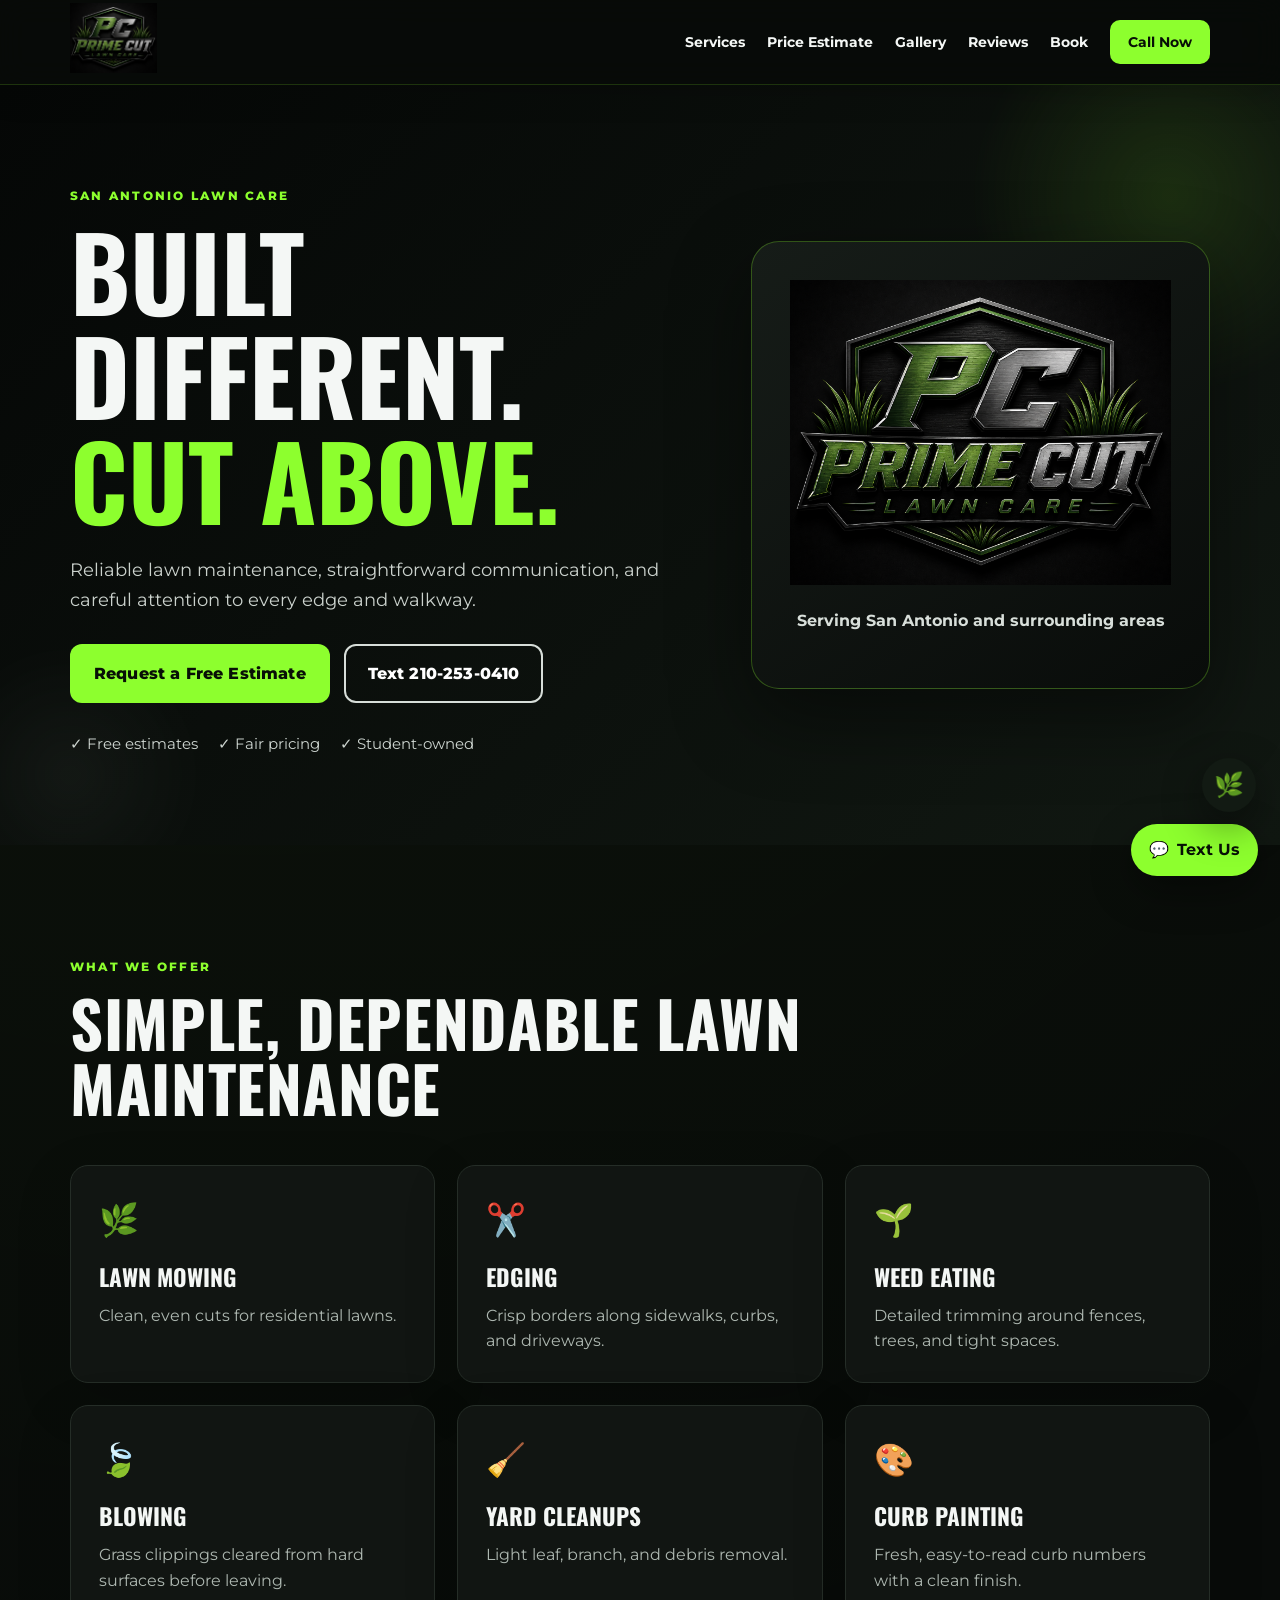
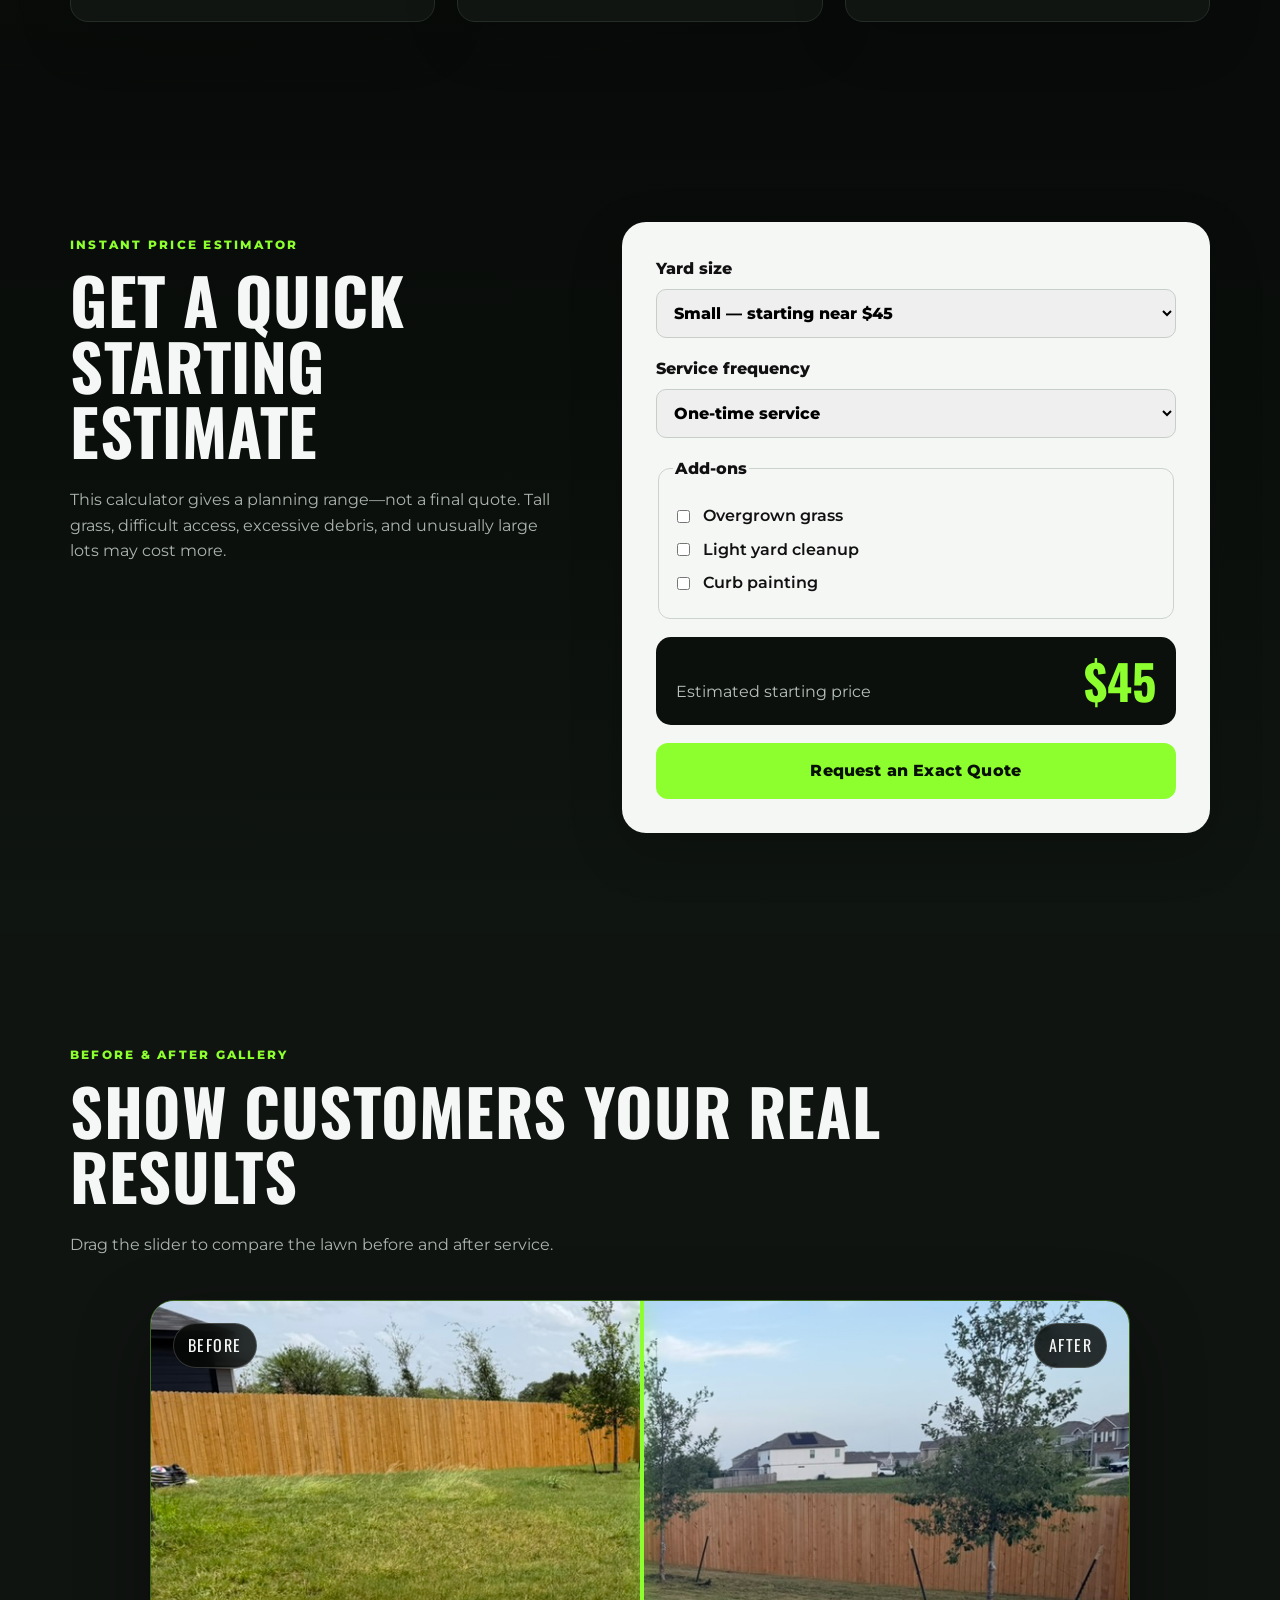
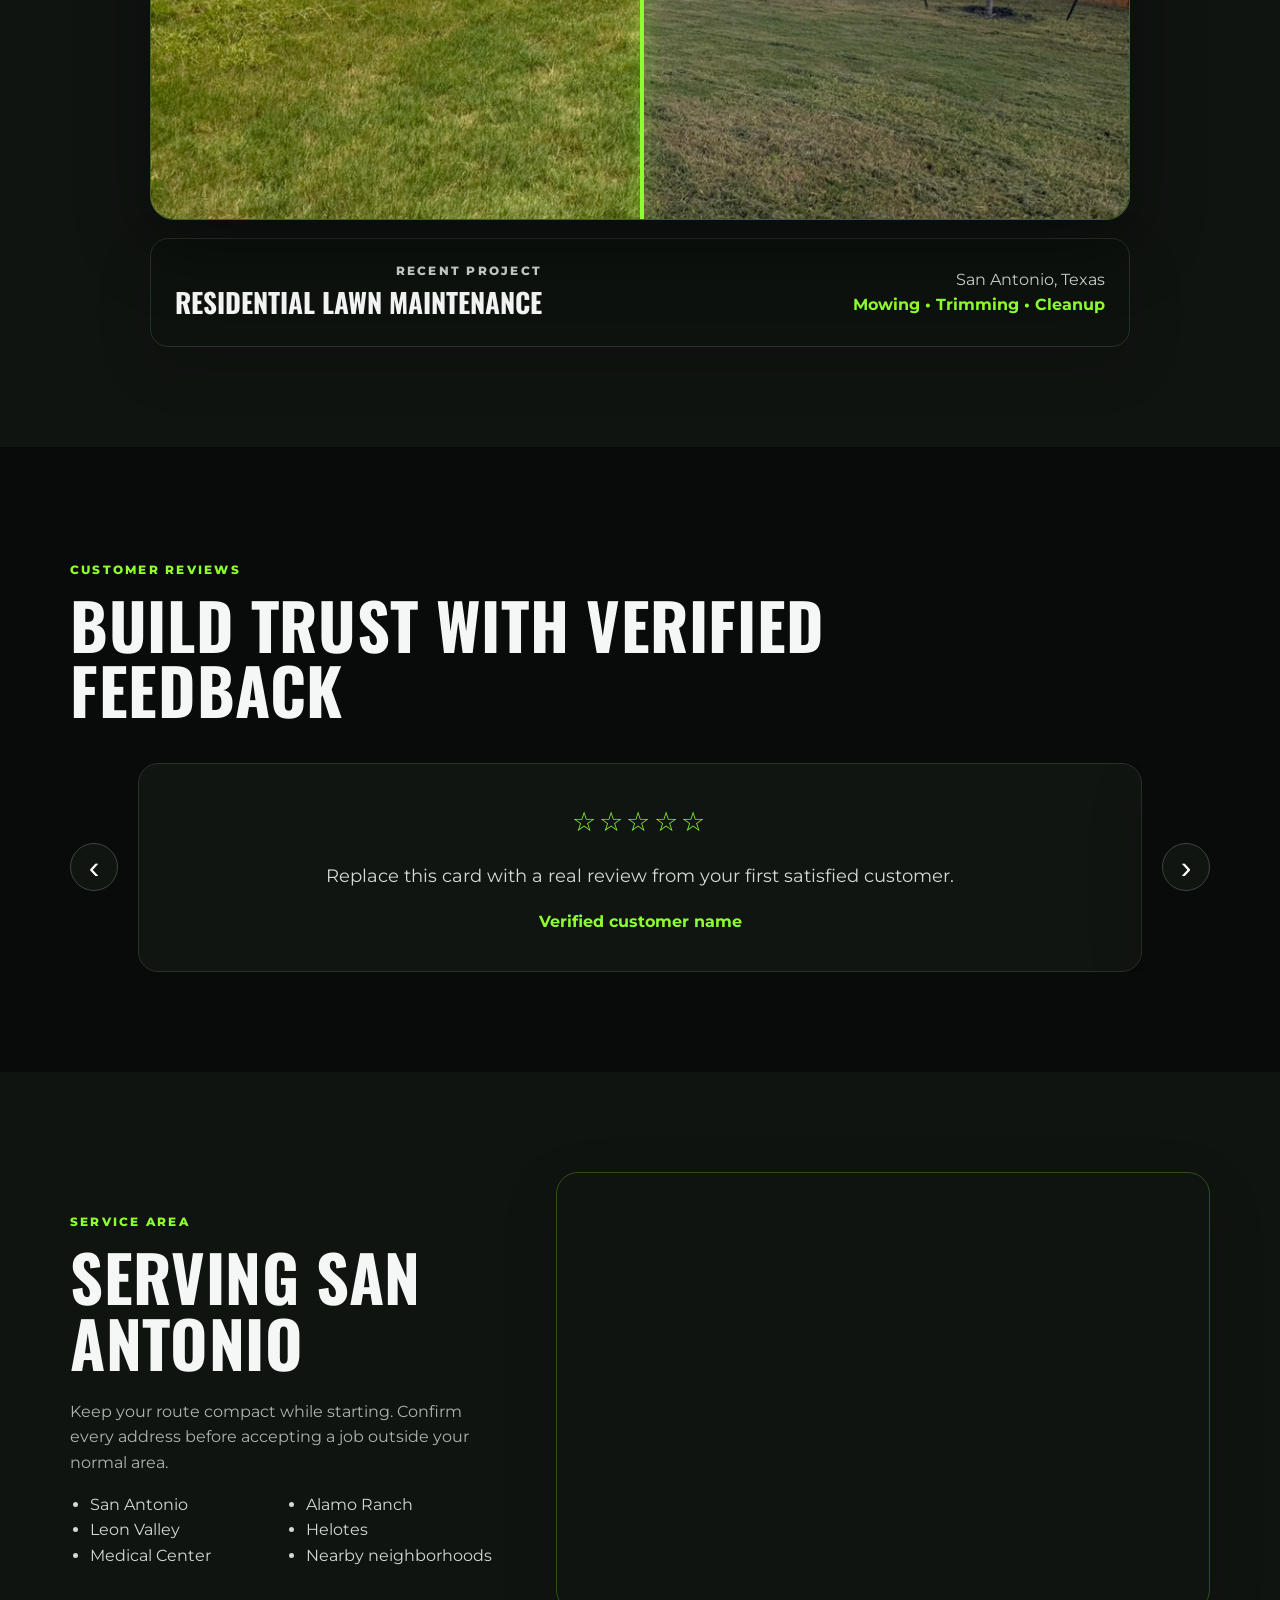
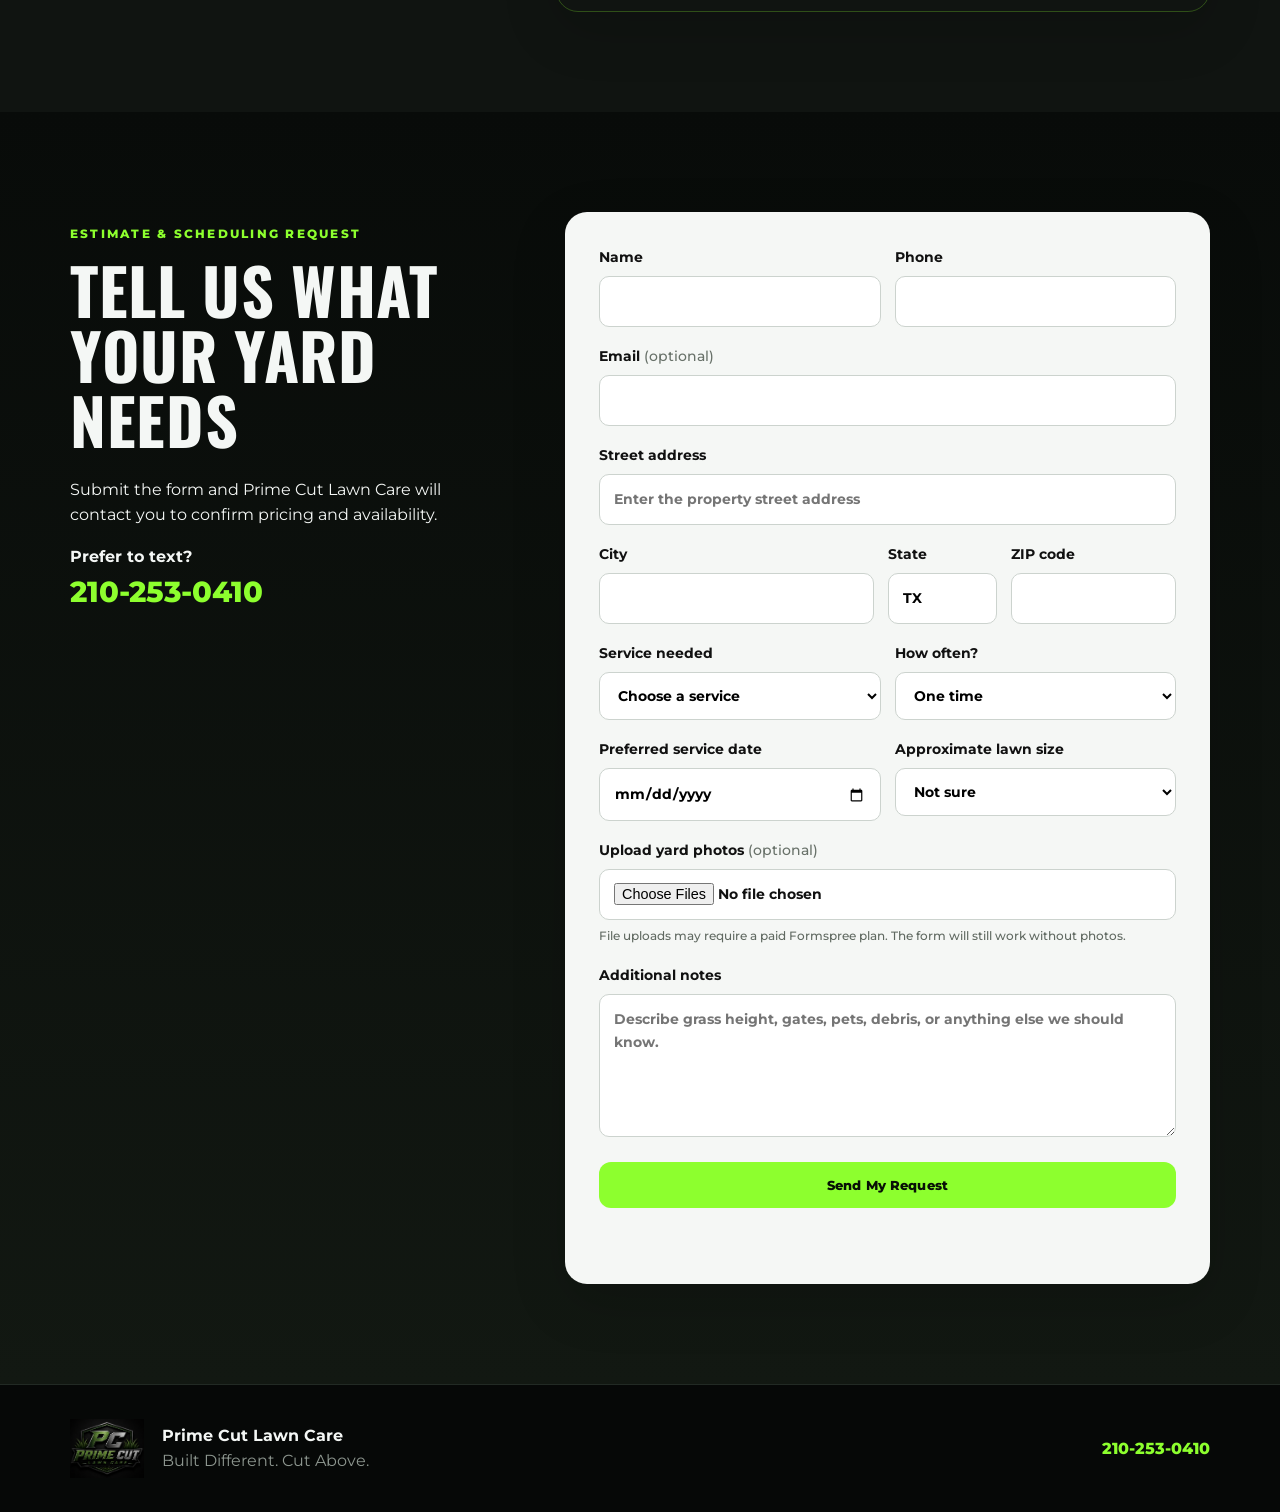
==== index.html @ 7f02a935 "Add files via upload" ====
<!DOCTYPE html>
<html lang="en">
<head>
  <meta charset="UTF-8" />
  <meta name="viewport" content="width=device-width, initial-scale=1.0" />
  <meta name="description" content="Prime Cut Lawn Care provides lawn mowing, edging, weed eating, blowing, yard cleanups, and curb painting in San Antonio." />
  <meta name="theme-color" content="#081009" />
  <title>Prime Cut Lawn Care | San Antonio</title>
  <link rel="preconnect" href="https://fonts.googleapis.com">
  <link rel="preconnect" href="https://fonts.gstatic.com" crossorigin>
  <link href="https://fonts.googleapis.com/css2?family=Montserrat:wght@500;600;700;800&family=Oswald:wght@500;600;700&display=swap" rel="stylesheet">
  <link rel="stylesheet" href="styles.css" />
</head>
<body>
  <header class="site-header">
    <div class="container nav-wrap">
      <a class="brand" href="#home" aria-label="Prime Cut Lawn Care home">
        <img src="prime-cut-logo.png" alt="Prime Cut Lawn Care logo" />
      </a>
      <button class="menu-button" aria-label="Open menu" aria-expanded="false">☰</button>
      <nav class="nav-links">
        <a href="#services">Services</a>
        <a href="#estimator">Price Estimate</a>
        <a href="#gallery">Gallery</a>
        <a href="#reviews">Reviews</a>
        <a href="#quote">Book</a>
        <a class="nav-call" href="tel:+12102530410">Call Now</a>
      </nav>
    </div>
  </header>

  <main>
    <section class="hero" id="home">
      <div class="hero-orb orb-one"></div>
      <div class="hero-orb orb-two"></div>
      <div class="container hero-grid">
        <div class="hero-copy reveal">
          <p class="eyebrow">San Antonio Lawn Care</p>
          <h1>Built Different.<br><span>Cut Above.</span></h1>
          <p class="hero-text">Reliable lawn maintenance, straightforward communication, and careful attention to every edge and walkway.</p>
          <div class="hero-actions">
            <a class="button primary" href="#quote">Request a Free Estimate</a>
            <a class="button secondary" href="sms:+12102530410">Text 210-253-0410</a>
          </div>
          <div class="trust-row">
            <span>✓ Free estimates</span>
            <span>✓ Fair pricing</span>
            <span>✓ Student-owned</span>
          </div>
        </div>
        <div class="hero-card reveal">
          <img src="prime-cut-logo.png" alt="Prime Cut Lawn Care shield logo" />
          <p>Serving San Antonio and surrounding areas</p>
        </div>
      </div>
    </section>

    <section class="section" id="services">
      <div class="container">
        <p class="eyebrow reveal">What We Offer</p>
        <h2 class="reveal">Simple, dependable lawn maintenance</h2>
        <div class="service-grid">
          <article class="service-card reveal"><div class="icon">🌿</div><h3>Lawn Mowing</h3><p>Clean, even cuts for residential lawns.</p></article>
          <article class="service-card reveal"><div class="icon">✂️</div><h3>Edging</h3><p>Crisp borders along sidewalks, curbs, and driveways.</p></article>
          <article class="service-card reveal"><div class="icon">🌱</div><h3>Weed Eating</h3><p>Detailed trimming around fences, trees, and tight spaces.</p></article>
          <article class="service-card reveal"><div class="icon">🍃</div><h3>Blowing</h3><p>Grass clippings cleared from hard surfaces before leaving.</p></article>
          <article class="service-card reveal"><div class="icon">🧹</div><h3>Yard Cleanups</h3><p>Light leaf, branch, and debris removal.</p></article>
          <article class="service-card reveal"><div class="icon">🎨</div><h3>Curb Painting</h3><p>Fresh, easy-to-read curb numbers with a clean finish.</p></article>
        </div>
      </div>
    </section>

    <section class="section estimator-section" id="estimator">
      <div class="container estimator-grid">
        <div class="reveal">
          <p class="eyebrow">Instant Price Estimator</p>
          <h2>Get a quick starting estimate</h2>
          <p class="muted">This calculator gives a planning range—not a final quote. Tall grass, difficult access, excessive debris, and unusually large lots may cost more.</p>
        </div>
        <div class="estimator-card reveal">
          <label>Yard size
            <select id="yard-size">
              <option value="45">Small — starting near $45</option>
              <option value="60">Medium — starting near $60</option>
              <option value="80">Large — starting near $80</option>
              <option value="105">Extra large — starting near $105</option>
            </select>
          </label>
          <label>Service frequency
            <select id="frequency">
              <option value="1">One-time service</option>
              <option value="0.95">Every two weeks</option>
              <option value="0.90">Weekly</option>
              <option value="1.10">Monthly</option>
            </select>
          </label>
          <fieldset>
            <legend>Add-ons</legend>
            <label class="check-row"><input type="checkbox" value="20" class="estimator-addon"> Overgrown grass</label>
            <label class="check-row"><input type="checkbox" value="20" class="estimator-addon"> Light yard cleanup</label>
            <label class="check-row"><input type="checkbox" value="25" class="estimator-addon"> Curb painting</label>
          </fieldset>
          <div class="estimate-output">
            <span>Estimated starting price</span>
            <strong id="estimate-price">$45</strong>
          </div>
          <a href="#quote" class="button primary full">Request an Exact Quote</a>
        </div>
      </div>
    </section>

    <section class="section dark-section" id="gallery">
      <div class="container">
        <p class="eyebrow reveal">Before & After Gallery</p>
        <h2 class="reveal">Show customers your real results</h2>
        <p class="muted reveal">Drag the slider to compare the lawn before and after service.</p>
        <div class="comparison-wrap reveal" id="comparison">
          <div class="comparison-image after-image">
            <img src="after-lawn.jpeg" alt="Backyard lawn after mowing and trimming" />
            <span class="comparison-label label-after">After</span>
          </div>
          <div class="comparison-image before-image" id="before-layer">
            <img src="before-lawn.jpeg" alt="Backyard lawn before mowing and trimming" />
            <span class="comparison-label label-before">Before</span>
          </div>
          <div class="comparison-line" id="comparison-line"></div>
          <input aria-label="Move before and after comparison" id="comparison-slider" class="comparison-slider" type="range" min="0" max="100" value="50">
        </div>
        <div class="project-caption reveal">
          <div>
            <p class="eyebrow">Recent Project</p>
            <h3>Residential Lawn Maintenance</h3>
          </div>
          <p>San Antonio, Texas<br><span>Mowing • Trimming • Cleanup</span></p>
        </div>
      </div>
    </section>

    <section class="section" id="reviews">
      <div class="container">
        <p class="eyebrow reveal">Customer Reviews</p>
        <h2 class="reveal">Build trust with verified feedback</h2>
        <div class="reviews-shell reveal">
          <button class="carousel-button" id="review-prev" aria-label="Previous review">‹</button>
          <div class="review-viewport">
            <div class="review-track" id="review-track">
              <article class="review-card">
                <div class="stars">☆☆☆☆☆</div>
                <p>Replace this card with a real review from your first satisfied customer.</p>
                <strong>Verified customer name</strong>
              </article>
              <article class="review-card">
                <div class="stars">☆☆☆☆☆</div>
                <p>Add another verified review here after receiving permission to feature it.</p>
                <strong>Verified customer name</strong>
              </article>
              <article class="review-card">
                <div class="stars">☆☆☆☆☆</div>
                <p>Google and Facebook reviews can be copied here once Prime Cut begins serving customers.</p>
                <strong>Verified customer name</strong>
              </article>
            </div>
          </div>
          <button class="carousel-button" id="review-next" aria-label="Next review">›</button>
        </div>
      </div>
    </section>

    <section class="section dark-section" id="service-area">
      <div class="container map-grid">
        <div class="reveal">
          <p class="eyebrow">Service Area</p>
          <h2>Serving San Antonio</h2>
          <p class="muted">Keep your route compact while starting. Confirm every address before accepting a job outside your normal area.</p>
          <ul class="area-list">
            <li>San Antonio</li><li>Leon Valley</li><li>Medical Center</li><li>Alamo Ranch</li><li>Helotes</li><li>Nearby neighborhoods</li>
          </ul>
        </div>
        <div class="map-frame reveal">
          <iframe title="Prime Cut Lawn Care San Antonio service area map" loading="lazy" referrerpolicy="no-referrer-when-downgrade" src="https://www.google.com/maps?q=San%20Antonio%2C%20TX&z=10&output=embed"></iframe>
        </div>
      </div>
    </section>

    <section class="section quote-section" id="quote">
      <div class="container quote-grid">
        <div class="reveal">
          <p class="eyebrow">Estimate & Scheduling Request</p>
          <h2>Tell us what your yard needs</h2>
          <p>Submit the form and Prime Cut Lawn Care will contact you to confirm pricing and availability.</p>
          <p class="direct-contact"><strong>Prefer to text?</strong><br><a href="sms:+12102530410">210-253-0410</a></p>
        </div>

        <form class="quote-form reveal" id="quote-form" action="https://formspree.io/f/xaqrgpoe" method="POST" enctype="multipart/form-data">
          <div class="two-column">
            <label>Name
              <input type="text" name="name" autocomplete="name" required />
            </label>
            <label>Phone
              <input type="tel" name="phone" autocomplete="tel" required />
            </label>
          </div>

          <label>Email <span class="optional">(optional)</span>
            <input type="email" name="email" autocomplete="email" />
          </label>

          <label>Street address
            <input id="street-address" type="text" name="street_address" autocomplete="street-address" placeholder="Enter the property street address" required />
          </label>

          <div class="address-grid">
            <label>City
              <input id="city" type="text" name="city" autocomplete="address-level2" required />
            </label>
            <label>State
              <input id="state" type="text" name="state" autocomplete="address-level1" value="TX" maxlength="2" required />
            </label>
            <label>ZIP code
              <input id="zip" type="text" name="zip_code" autocomplete="postal-code" inputmode="numeric" pattern="[0-9]{5}(-[0-9]{4})?" required />
            </label>
          </div>

          <div class="two-column">
            <label>Service needed
              <select name="service" required>
                <option value="">Choose a service</option>
                <option>Lawn mowing package</option>
                <option>Yard cleanup</option>
                <option>Curb painting</option>
                <option>Multiple services</option>
              </select>
            </label>
            <label>How often?
              <select name="frequency" required>
                <option>One time</option>
                <option>Weekly</option>
                <option>Every two weeks</option>
                <option>Monthly</option>
              </select>
            </label>
          </div>

          <div class="two-column">
            <label>Preferred service date
              <input id="service-date" type="date" name="preferred_service_date" />
            </label>
            <label>Approximate lawn size
              <select name="lawn_size">
                <option>Not sure</option>
                <option>Small</option>
                <option>Medium</option>
                <option>Large</option>
                <option>Extra large</option>
              </select>
            </label>
          </div>

          <label>Upload yard photos <span class="optional">(optional)</span>
            <input type="file" name="yard_photos" accept="image/*" multiple />
            <small>File uploads may require a paid Formspree plan. The form will still work without photos.</small>
          </label>

          <label>Additional notes
            <textarea name="message" rows="5" placeholder="Describe grass height, gates, pets, debris, or anything else we should know."></textarea>
          </label>

          <input type="hidden" name="_subject" value="New Prime Cut Lawn Care estimate request" />
          <button class="button primary full" type="submit">Send My Request</button>
          <p id="form-status" class="form-status" role="status" aria-live="polite"></p>
        </form>
      </div>
    </section>
  </main>

  <a class="floating-text" href="sms:+12102530410" aria-label="Text Prime Cut Lawn Care">
    <span>💬</span><b>Text Us</b>
  </a>

  <button class="chat-launcher" id="chat-launcher" aria-label="Open Prime Cut assistant">🌿</button>
  <aside class="chat-panel" id="chat-panel" aria-hidden="true">
    <div class="chat-header">
      <div><strong>Prime Cut Help</strong><span>Quick answers</span></div>
      <button id="chat-close" aria-label="Close chat">×</button>
    </div>
    <div class="chat-messages" id="chat-messages">
      <div class="bot-message">Hi! What can I help you with?</div>
    </div>
    <div class="quick-replies">
      <button data-question="pricing">Pricing</button>
      <button data-question="services">Services</button>
      <button data-question="area">Service area</button>
      <button data-question="booking">Book a quote</button>
    </div>
  </aside>

  <footer>
    <div class="container footer-wrap">
      <img src="prime-cut-logo.png" alt="Prime Cut Lawn Care logo" />
      <div><strong>Prime Cut Lawn Care</strong><p>Built Different. Cut Above.</p></div>
      <a href="tel:+12102530410">210-253-0410</a>
    </div>
  </footer>
  <script src="script.js"></script>
</body>
</html>
---- styles.css ----
*{box-sizing:border-box}html{scroll-behavior:smooth}body{margin:0;background:#080b09;color:#f4f7f5;font-family:Montserrat,Arial,sans-serif;line-height:1.6;overflow-x:hidden}.container{width:min(1140px,92%);margin:auto}.site-header{position:sticky;top:0;z-index:50;background:rgba(7,10,8,.9);backdrop-filter:blur(14px);border-bottom:1px solid rgba(141,255,46,.17)}.nav-wrap{height:84px;display:flex;align-items:center;justify-content:space-between}.brand img{height:70px;width:auto}.nav-links{display:flex;align-items:center;gap:22px}.nav-links a{color:#f4f7f5;text-decoration:none;font-weight:700;font-size:.86rem}.nav-links a:hover{color:#8dff2e}.nav-call{background:#8dff2e;color:#071006!important;padding:11px 18px;border-radius:10px}.menu-button{display:none;background:none;border:0;color:white;font-size:1.8rem}.hero{min-height:760px;display:flex;align-items:center;position:relative;background:linear-gradient(135deg,#050706 0%,#111812 100%);overflow:hidden}.hero-orb{position:absolute;border-radius:50%;filter:blur(6px);opacity:.4}.orb-one{width:420px;height:420px;background:radial-gradient(circle,rgba(141,255,46,.3),transparent 68%);right:-100px;top:-100px}.orb-two{width:300px;height:300px;background:radial-gradient(circle,rgba(181,194,185,.15),transparent 65%);left:-80px;bottom:-80px}.hero-grid{display:grid;grid-template-columns:1.15fr .85fr;gap:60px;align-items:center;position:relative}.eyebrow{text-transform:uppercase;letter-spacing:.18em;color:#8dff2e;font-weight:800;font-size:.78rem}.hero h1,.section h2{font-family:Oswald,Impact,sans-serif;text-transform:uppercase;line-height:1.02;margin:12px 0 24px}.hero h1{font-size:clamp(3.6rem,8vw,7rem)}.hero h1 span{color:#8dff2e}.hero-text{font-size:1.14rem;max-width:620px;color:#cbd2cd}.hero-actions{display:flex;gap:14px;flex-wrap:wrap;margin:30px 0}.button{display:inline-flex;align-items:center;justify-content:center;padding:15px 22px;border-radius:12px;text-decoration:none;font-weight:800;border:2px solid transparent;cursor:pointer;font-family:inherit;transition:.2s}.button:hover{transform:translateY(-2px)}.primary{background:#8dff2e;color:#081006}.secondary{border-color:#d7ded9;color:#fff;background:transparent}.trust-row{display:flex;flex-wrap:wrap;gap:20px;color:#cdd5d0;font-size:.92rem}.hero-card{background:linear-gradient(145deg,#161c18,#090c0a);border:1px solid rgba(141,255,46,.28);border-radius:28px;padding:38px;text-align:center;box-shadow:0 28px 80px rgba(0,0,0,.45);animation:floatCard 5s ease-in-out infinite}.hero-card img{width:min(100%,430px)}.hero-card p{font-weight:700;color:#d8dfda}.section{padding:100px 0}.section h2{font-size:clamp(2.3rem,5vw,4rem);max-width:850px}.muted{color:#abb5ae;max-width:760px}.service-grid{display:grid;grid-template-columns:repeat(3,1fr);gap:22px;margin-top:45px}.service-card{background:#111512;border:1px solid #252d27;border-radius:18px;padding:28px;transition:.25s}.service-card:hover{transform:translateY(-7px);border-color:#8dff2e;box-shadow:0 18px 50px rgba(0,0,0,.25)}.service-card .icon{font-size:2rem}.service-card h3{font-family:Oswald,sans-serif;text-transform:uppercase;font-size:1.45rem;margin:12px 0 8px}.service-card p{color:#aeb8b1;margin:0}.dark-section{background:#101411}.estimator-section{background:linear-gradient(180deg,#080b09,#0f1510)}.estimator-grid{display:grid;grid-template-columns:.9fr 1.1fr;gap:70px;align-items:start}.estimator-card{background:#f5f7f5;color:#111;padding:34px;border-radius:24px;display:grid;gap:18px}.estimator-card label,.estimator-card legend{font-weight:800}.estimator-card select{width:100%;margin-top:7px;padding:13px;border:1px solid #c7cec9;border-radius:10px;font:inherit}.estimator-card fieldset{border:1px solid #ccd3ce;border-radius:12px;padding:14px}.check-row{display:flex;align-items:center;gap:10px;margin:8px 0;font-weight:600!important}.estimate-output{display:flex;align-items:end;justify-content:space-between;background:#0b100c;color:#fff;border-radius:15px;padding:20px}.estimate-output span{color:#b8c1bb}.estimate-output strong{font-family:Oswald,sans-serif;color:#8dff2e;font-size:3rem;line-height:1}.full{width:100%;border:0}.comparison-wrap{height:520px;max-width:980px;margin:42px auto 0;position:relative;overflow:hidden;border-radius:24px;border:1px solid rgba(141,255,46,.35);box-shadow:0 25px 70px rgba(0,0,0,.4)}.comparison-image{position:absolute;inset:0}
.comparison-image img{width:100%;height:100%;object-fit:cover;display:block}
.before-image{width:50%;overflow:hidden;z-index:2}
.before-image img{width:980px;max-width:none}
.comparison-label{position:absolute;top:22px;padding:9px 14px;border-radius:999px;background:rgba(5,8,6,.82);backdrop-filter:blur(8px);font-family:Oswald,sans-serif;font-size:1rem;text-transform:uppercase;letter-spacing:.09em;border:1px solid rgba(255,255,255,.18)}
.label-before{left:22px}
.label-after{right:22px}
.comparison-slider{position:absolute;inset:0;width:100%;height:100%;opacity:0;cursor:ew-resize;z-index:4}
.comparison-line{position:absolute;top:0;bottom:0;left:50%;width:4px;background:#8dff2e;z-index:3;box-shadow:0 0 18px rgba(141,255,46,.75)}
.project-caption{max-width:980px;margin:18px auto 0;padding:22px 24px;border:1px solid #283129;border-radius:18px;background:#0d120e;display:flex;align-items:center;justify-content:space-between;gap:24px}
.project-caption h3{margin:0;font-family:Oswald,sans-serif;text-transform:uppercase;font-size:1.7rem}
.project-caption p{margin:0;color:#d2d8d4;text-align:right}
.project-caption span{color:#8dff2e;font-weight:700}
.reviews-shell{display:grid;grid-template-columns:auto 1fr auto;gap:20px;align-items:center;margin-top:40px}.review-viewport{overflow:hidden}.review-track{display:flex;transition:transform .4s ease}.review-card{min-width:100%;background:#111512;border:1px solid #28312a;border-radius:20px;padding:36px;text-align:center}.review-card p{font-size:1.15rem;color:#d4dad6}.review-card strong{color:#8dff2e}.stars{font-size:1.7rem;color:#8dff2e;letter-spacing:.12em}.carousel-button{width:48px;height:48px;border-radius:50%;border:1px solid #3b463d;background:#111512;color:#fff;font-size:2rem;cursor:pointer}.map-grid{display:grid;grid-template-columns:.8fr 1.2fr;gap:50px;align-items:center}.area-list{columns:2;padding-left:20px;color:#d2d9d4}.map-frame{border-radius:22px;overflow:hidden;border:1px solid rgba(141,255,46,.25);height:440px}.map-frame iframe{width:100%;height:100%;border:0}.quote-section{background:linear-gradient(180deg,#080b09,#121812)}.quote-grid{display:grid;grid-template-columns:.8fr 1.2fr;gap:65px}.direct-contact a{font-size:1.8rem;color:#8dff2e;text-decoration:none;font-weight:800}.quote-form{background:#f5f7f5;color:#111;border-radius:22px;padding:34px;display:grid;gap:18px}.quote-form label{font-weight:700;font-size:.9rem}.quote-form input,.quote-form select,.quote-form textarea{width:100%;margin-top:7px;padding:13px 14px;border:1px solid #ccd3ce;border-radius:10px;font:inherit;background:#fff}.quote-form small{display:block;margin-top:6px;color:#606961;font-weight:500}.two-column{display:grid;grid-template-columns:1fr 1fr;gap:14px}.address-grid{display:grid;grid-template-columns:2fr .8fr 1.2fr;gap:14px}.optional{font-weight:500;color:#687169}.form-status{min-height:1.5em;margin:0;font-weight:700}.form-status.success{color:#237a2f}.form-status.error{color:#b42318}.quote-form button[disabled]{opacity:.65;cursor:wait}.floating-text{position:fixed;right:22px;bottom:24px;z-index:70;background:#8dff2e;color:#071006;text-decoration:none;font-weight:900;padding:13px 18px;border-radius:999px;display:flex;gap:8px;align-items:center;box-shadow:0 14px 40px rgba(0,0,0,.4)}.chat-launcher{position:fixed;right:24px;bottom:88px;z-index:70;width:54px;height:54px;border-radius:50%;border:0;background:#121a13;color:#fff;font-size:1.5rem;box-shadow:0 14px 40px rgba(0,0,0,.45);cursor:pointer}.chat-panel{position:fixed;right:22px;bottom:150px;z-index:75;width:min(360px,calc(100vw - 30px));background:#f7f9f7;color:#111;border-radius:20px;box-shadow:0 24px 80px rgba(0,0,0,.5);overflow:hidden;transform:translateY(18px) scale(.96);opacity:0;pointer-events:none;transition:.2s}.chat-panel.open{transform:none;opacity:1;pointer-events:auto}.chat-header{background:#0c120d;color:#fff;padding:16px;display:flex;justify-content:space-between;align-items:center}.chat-header div{display:flex;flex-direction:column}.chat-header span{font-size:.75rem;color:#aab5ad}.chat-header button{background:none;border:0;color:#fff;font-size:1.5rem}.chat-messages{min-height:145px;max-height:230px;overflow:auto;padding:16px}.bot-message,.user-message{padding:10px 12px;border-radius:13px;margin-bottom:10px;font-size:.9rem}.bot-message{background:#e8ede9}.user-message{background:#8dff2e;margin-left:40px}.quick-replies{padding:0 14px 14px;display:flex;gap:8px;flex-wrap:wrap}.quick-replies button{border:1px solid #c8d0ca;background:#fff;padding:8px 10px;border-radius:999px;cursor:pointer}.reveal{opacity:0;transform:translateY(22px);transition:opacity .65s ease,transform .65s ease}.reveal.visible{opacity:1;transform:none}footer{padding:34px 0;border-top:1px solid #222a24;background:#060807}.footer-wrap{display:flex;align-items:center;gap:18px}.footer-wrap img{width:74px}.footer-wrap p{margin:0;color:#8d968f}.footer-wrap a{margin-left:auto;color:#8dff2e;text-decoration:none;font-weight:800}@keyframes floatCard{0%,100%{transform:translateY(0)}50%{transform:translateY(-10px)}}@media(max-width:900px){.menu-button{display:block}.nav-links{display:none;position:absolute;top:84px;left:0;right:0;background:#090c0a;padding:24px;flex-direction:column;border-bottom:1px solid #283029}.nav-links.open{display:flex}.hero-grid,.estimator-grid,.map-grid,.quote-grid{grid-template-columns:1fr}.hero{padding:80px 0}.hero-card{max-width:540px}.service-grid{grid-template-columns:1fr 1fr}.comparison-wrap{height:420px}.placeholder-scene{height:420px;width:100vw;min-width:980px}}@media(max-width:620px){.service-grid,.two-column,.address-grid{grid-template-columns:1fr}.hero h1{font-size:3.55rem}.section{padding:76px 0}.footer-wrap{align-items:flex-start;flex-wrap:wrap}.footer-wrap a{margin-left:0;width:100%}.brand img{height:58px}.reviews-shell{grid-template-columns:1fr}.carousel-button{display:none}.comparison-wrap{height:340px}.placeholder-scene{height:340px;font-size:1.4rem}.floating-text b{display:none}.floating-text{width:54px;height:54px;padding:0;justify-content:center}.chat-launcher{right:86px;bottom:24px}.chat-panel{bottom:92px}.estimate-output{align-items:flex-start;flex-direction:column;gap:8px}}
body{background-image:radial-gradient(circle at 20% 0%,rgba(141,255,46,.035),transparent 28%)}
.site-header{box-shadow:0 10px 30px rgba(0,0,0,.16)}
.section h2{letter-spacing:.01em}
.service-card,.estimator-card,.quote-form,.map-frame,.review-card,.project-caption{box-shadow:0 18px 55px rgba(0,0,0,.16)}
.button{letter-spacing:.01em}
@media(max-width:620px){
  .before-image img{width:100vw;min-width:980px}
  .project-caption{align-items:flex-start;flex-direction:column}
  .project-caption p{text-align:left}
}
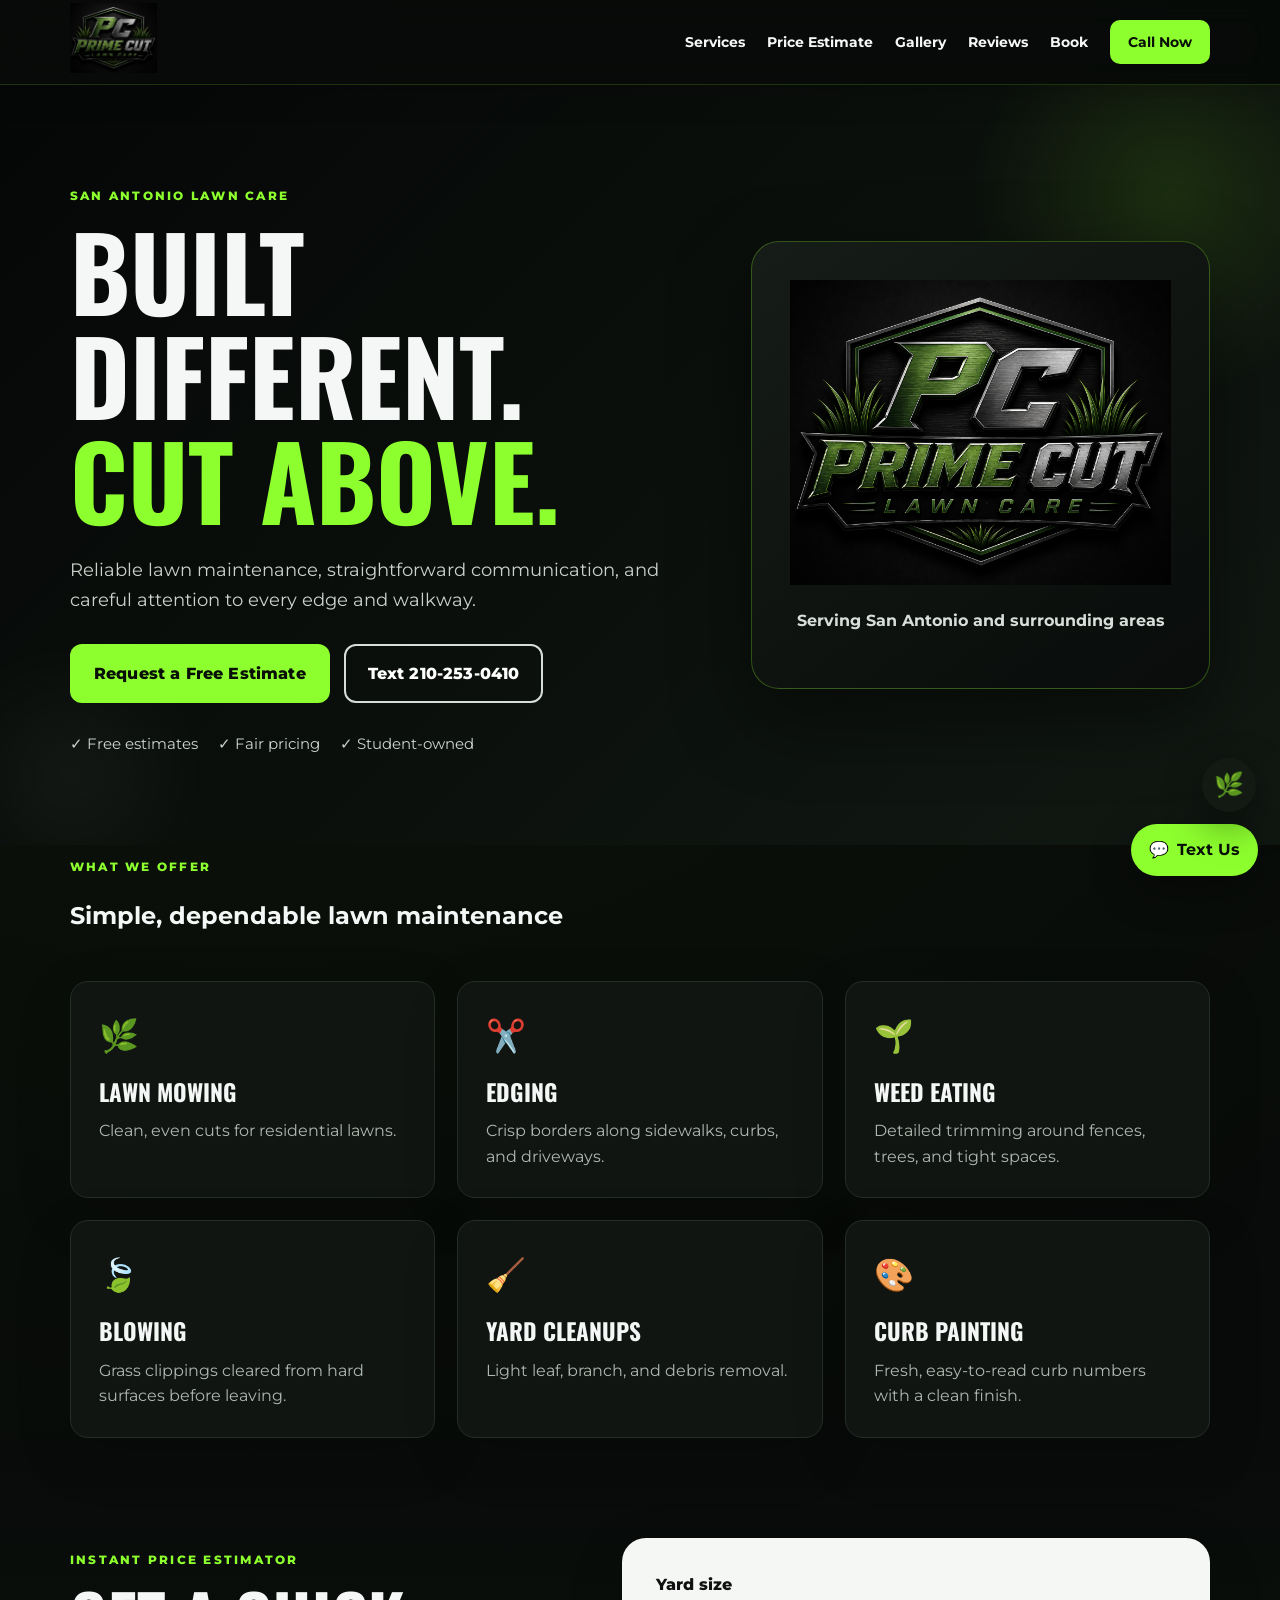
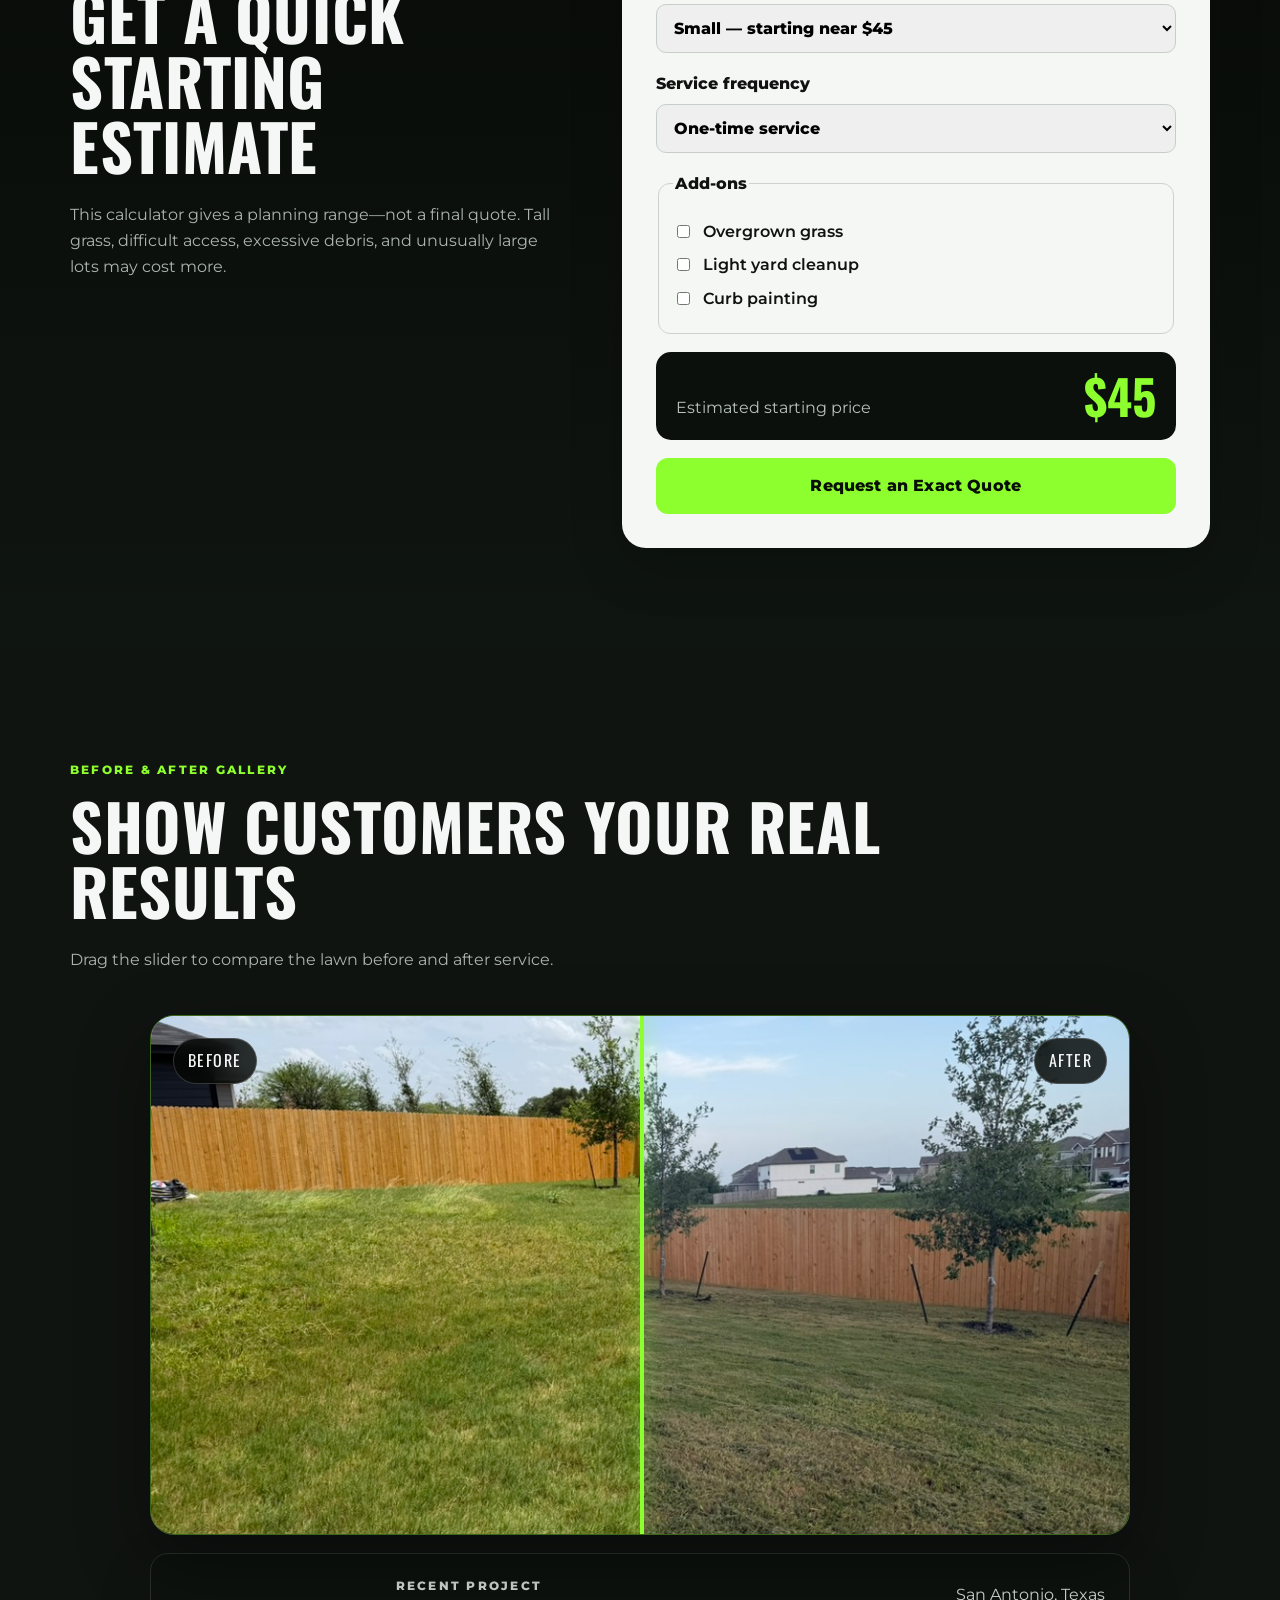
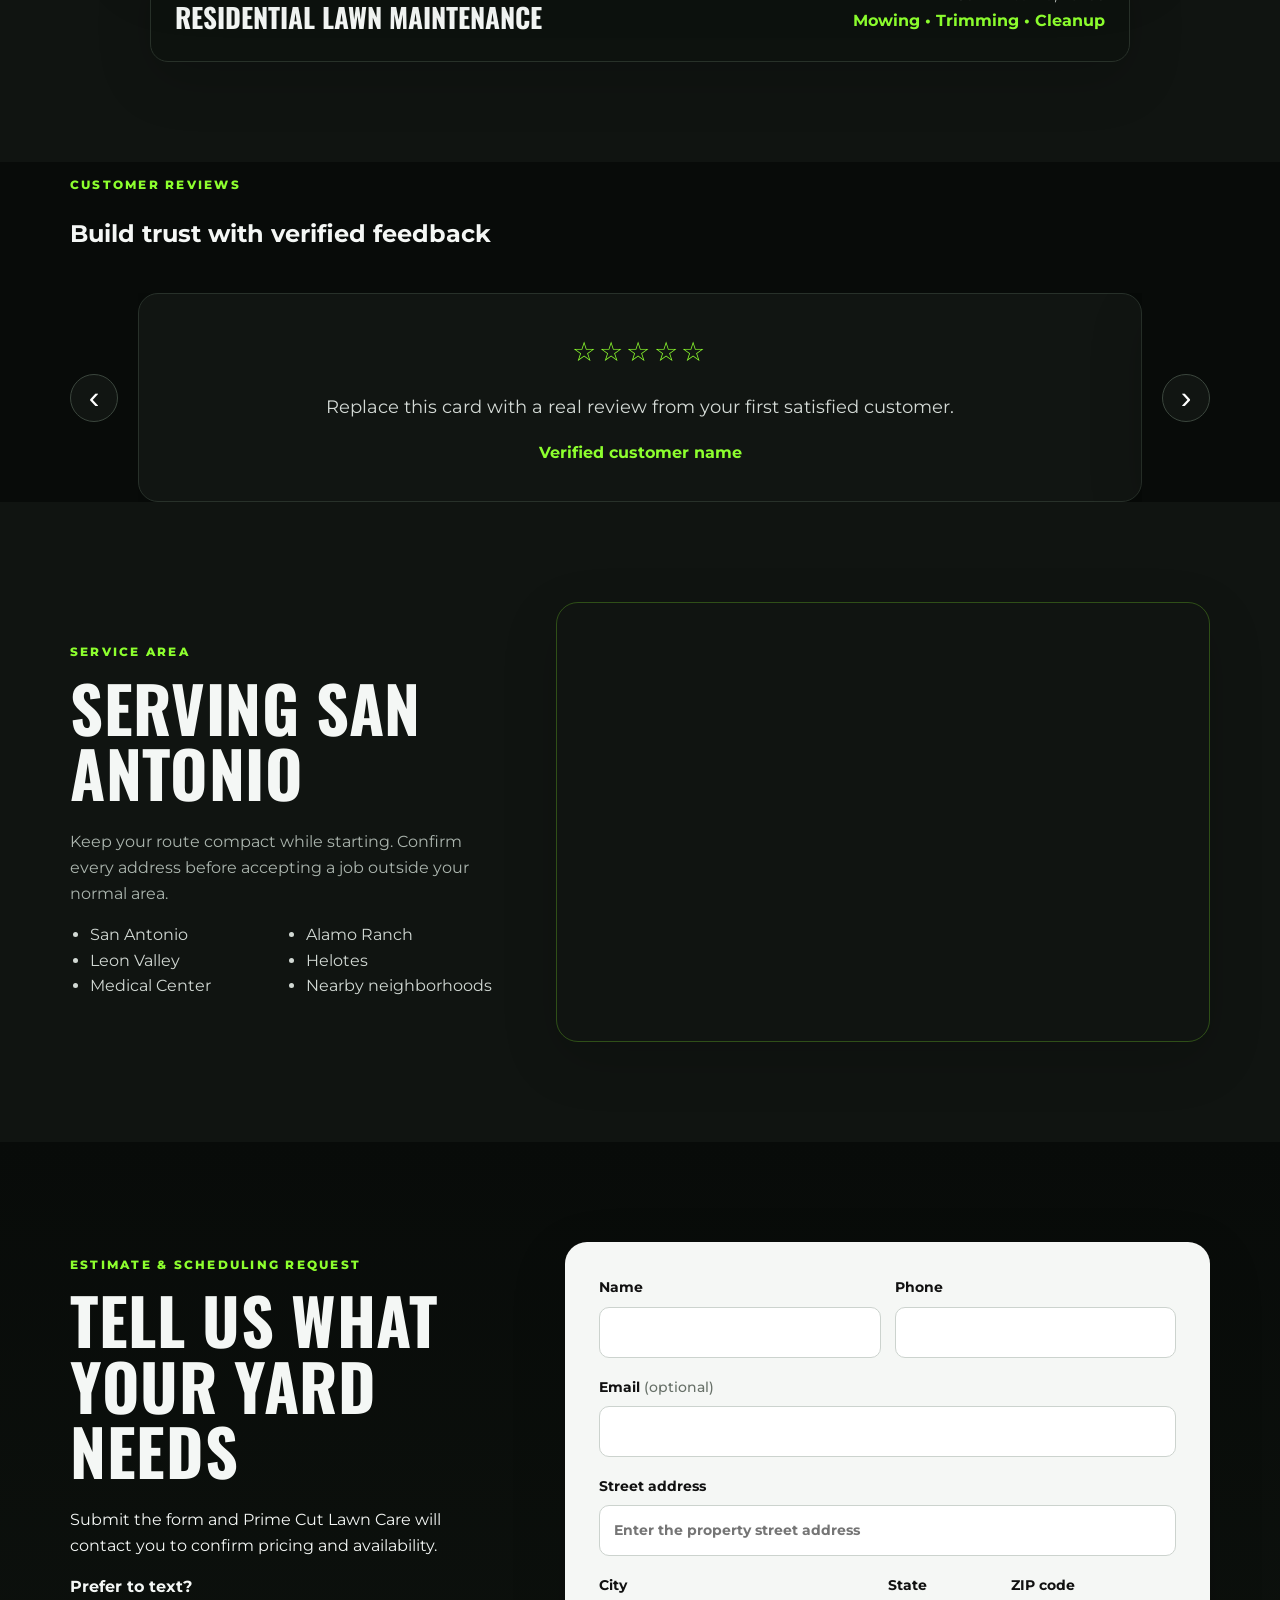
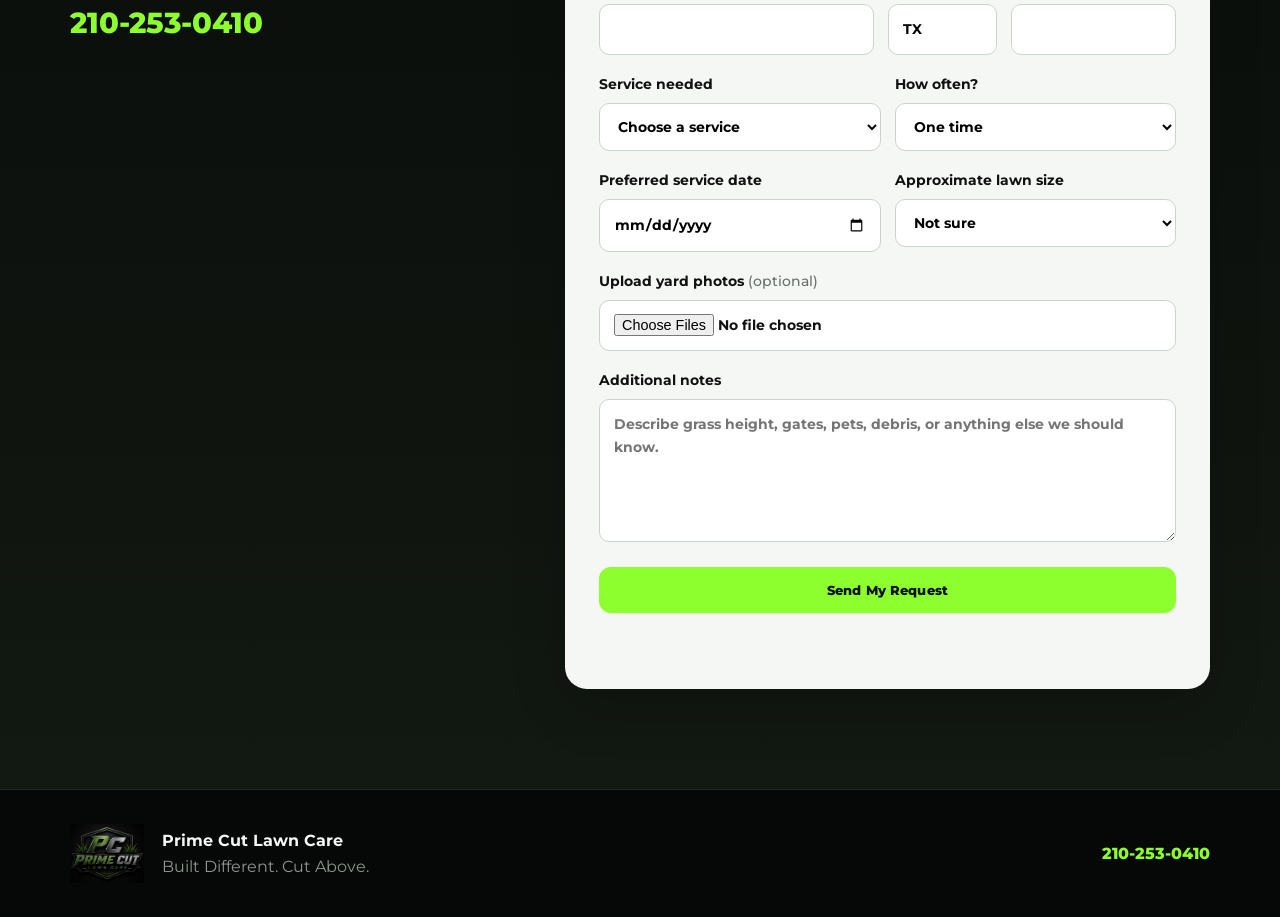
==== commit 30465a01: "Add files via upload" ====
--- a/index.html
+++ b/index.html
@@ -55,7 +55,7 @@
       </div>
     </section>
 
-    <section class="section" id="services">
+   
       <div class="container">
         <p class="eyebrow reveal">What We Offer</p>
         <h2 class="reveal">Simple, dependable lawn maintenance</h2>
@@ -136,7 +136,6 @@
       </div>
     </section>
 
-    <section class="section" id="reviews">
       <div class="container">
         <p class="eyebrow reveal">Customer Reviews</p>
         <h2 class="reveal">Build trust with verified feedback</h2>
@@ -258,7 +257,6 @@
 
           <label>Upload yard photos <span class="optional">(optional)</span>
             <input type="file" name="yard_photos" accept="image/*" multiple />
-            <small>File uploads may require a paid Formspree plan. The form will still work without photos.</small>
           </label>
 
           <label>Additional notes
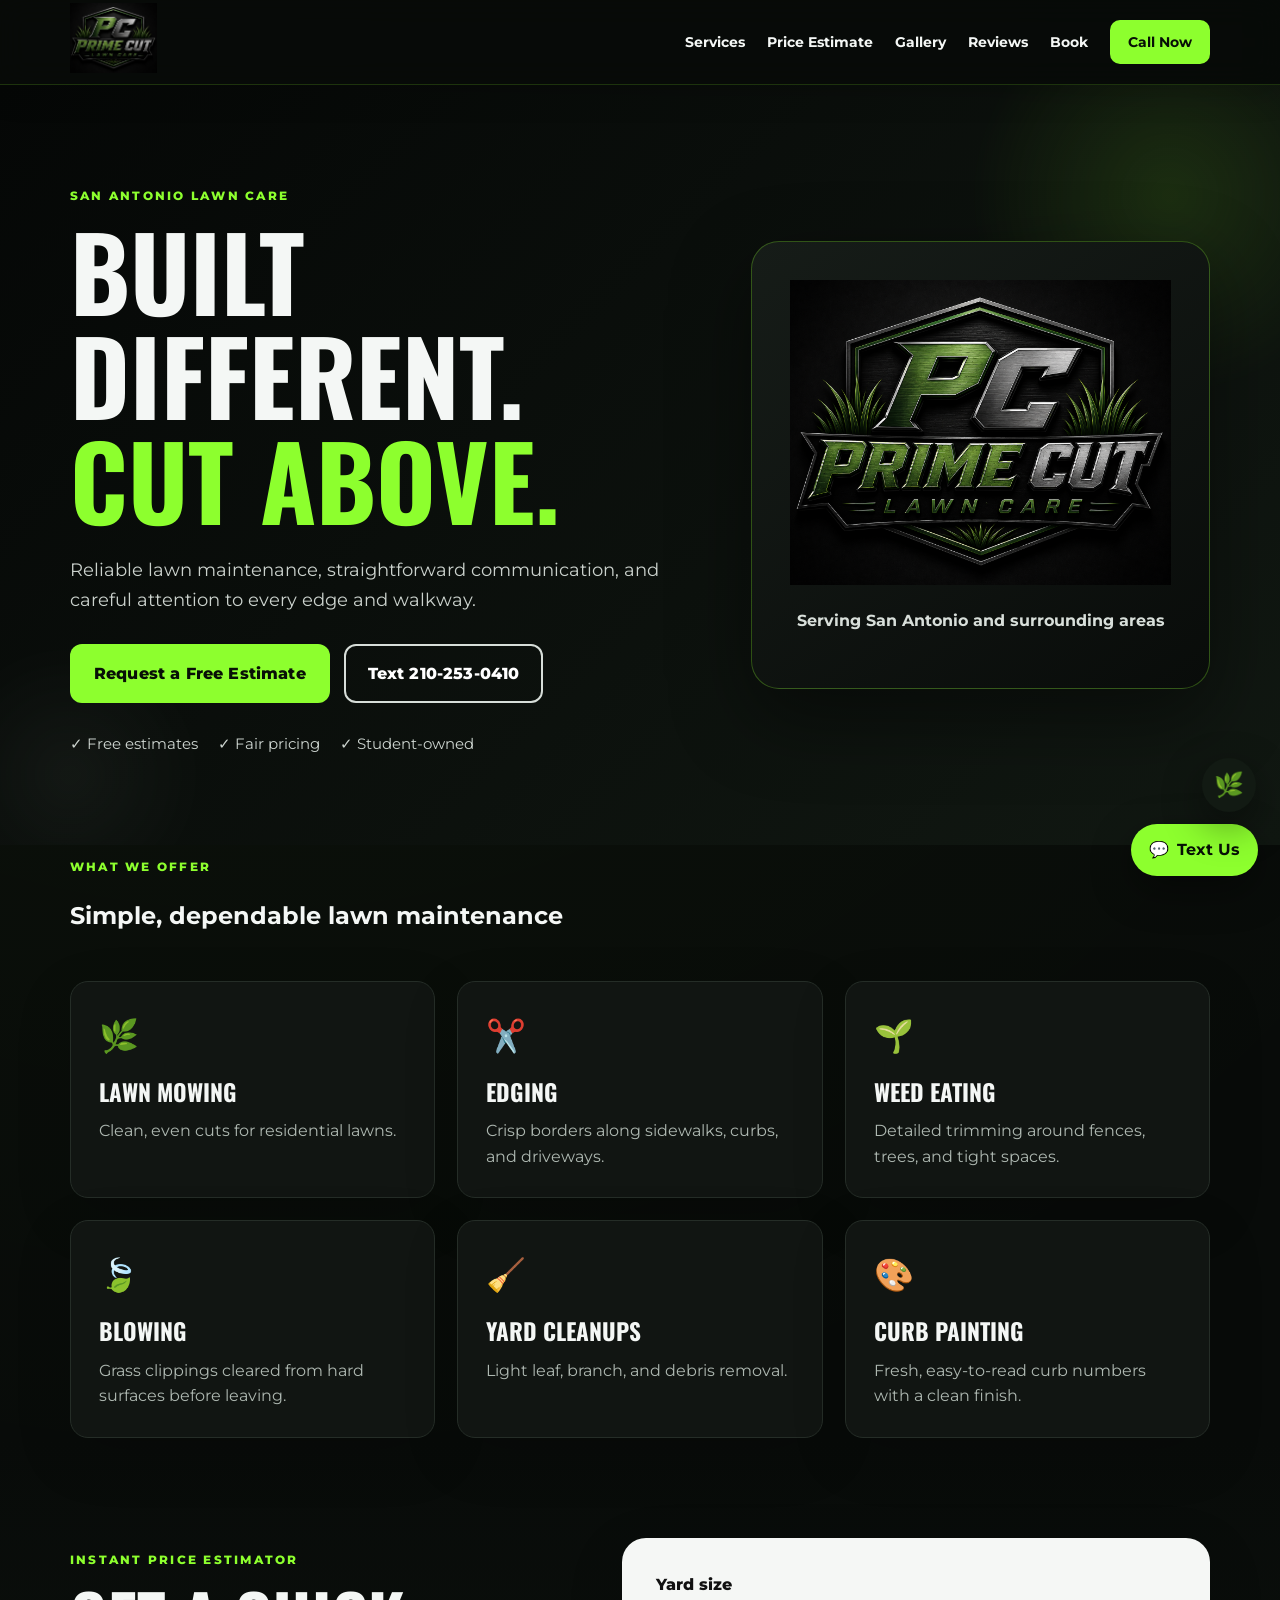
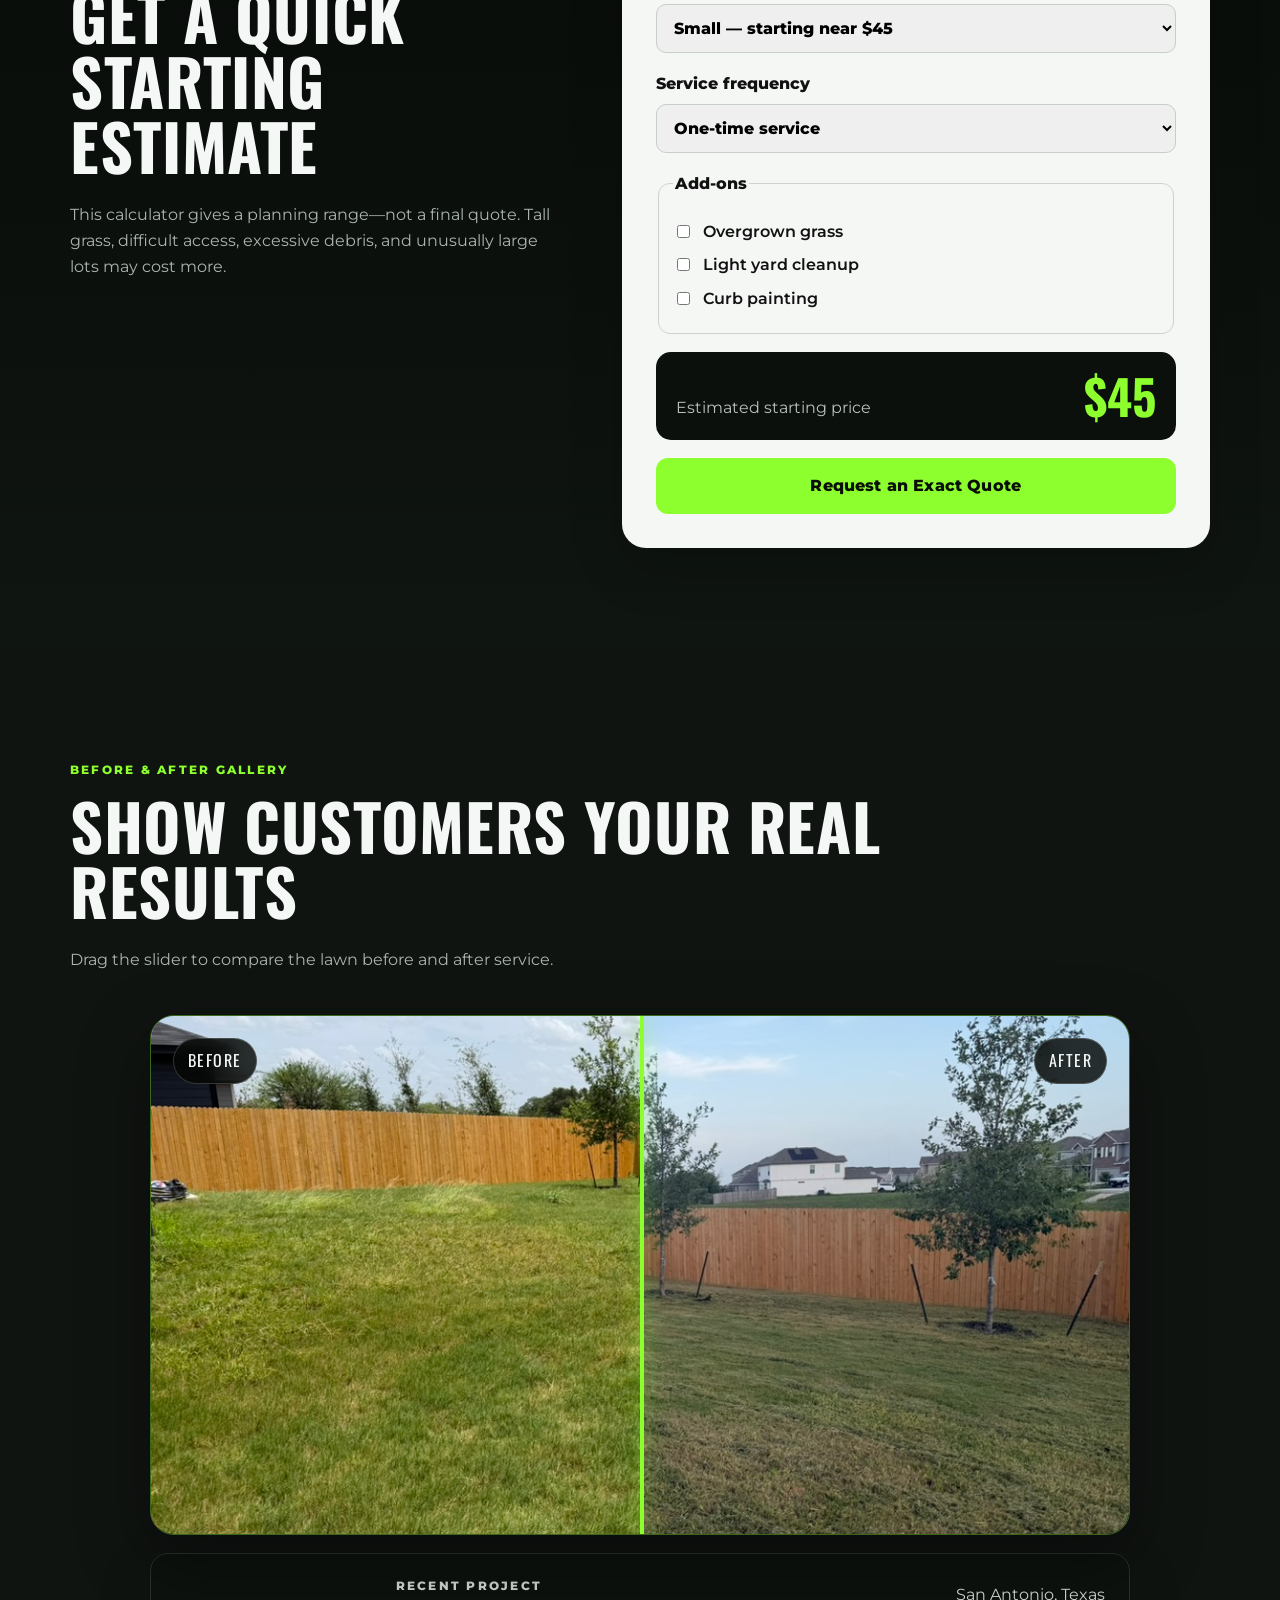
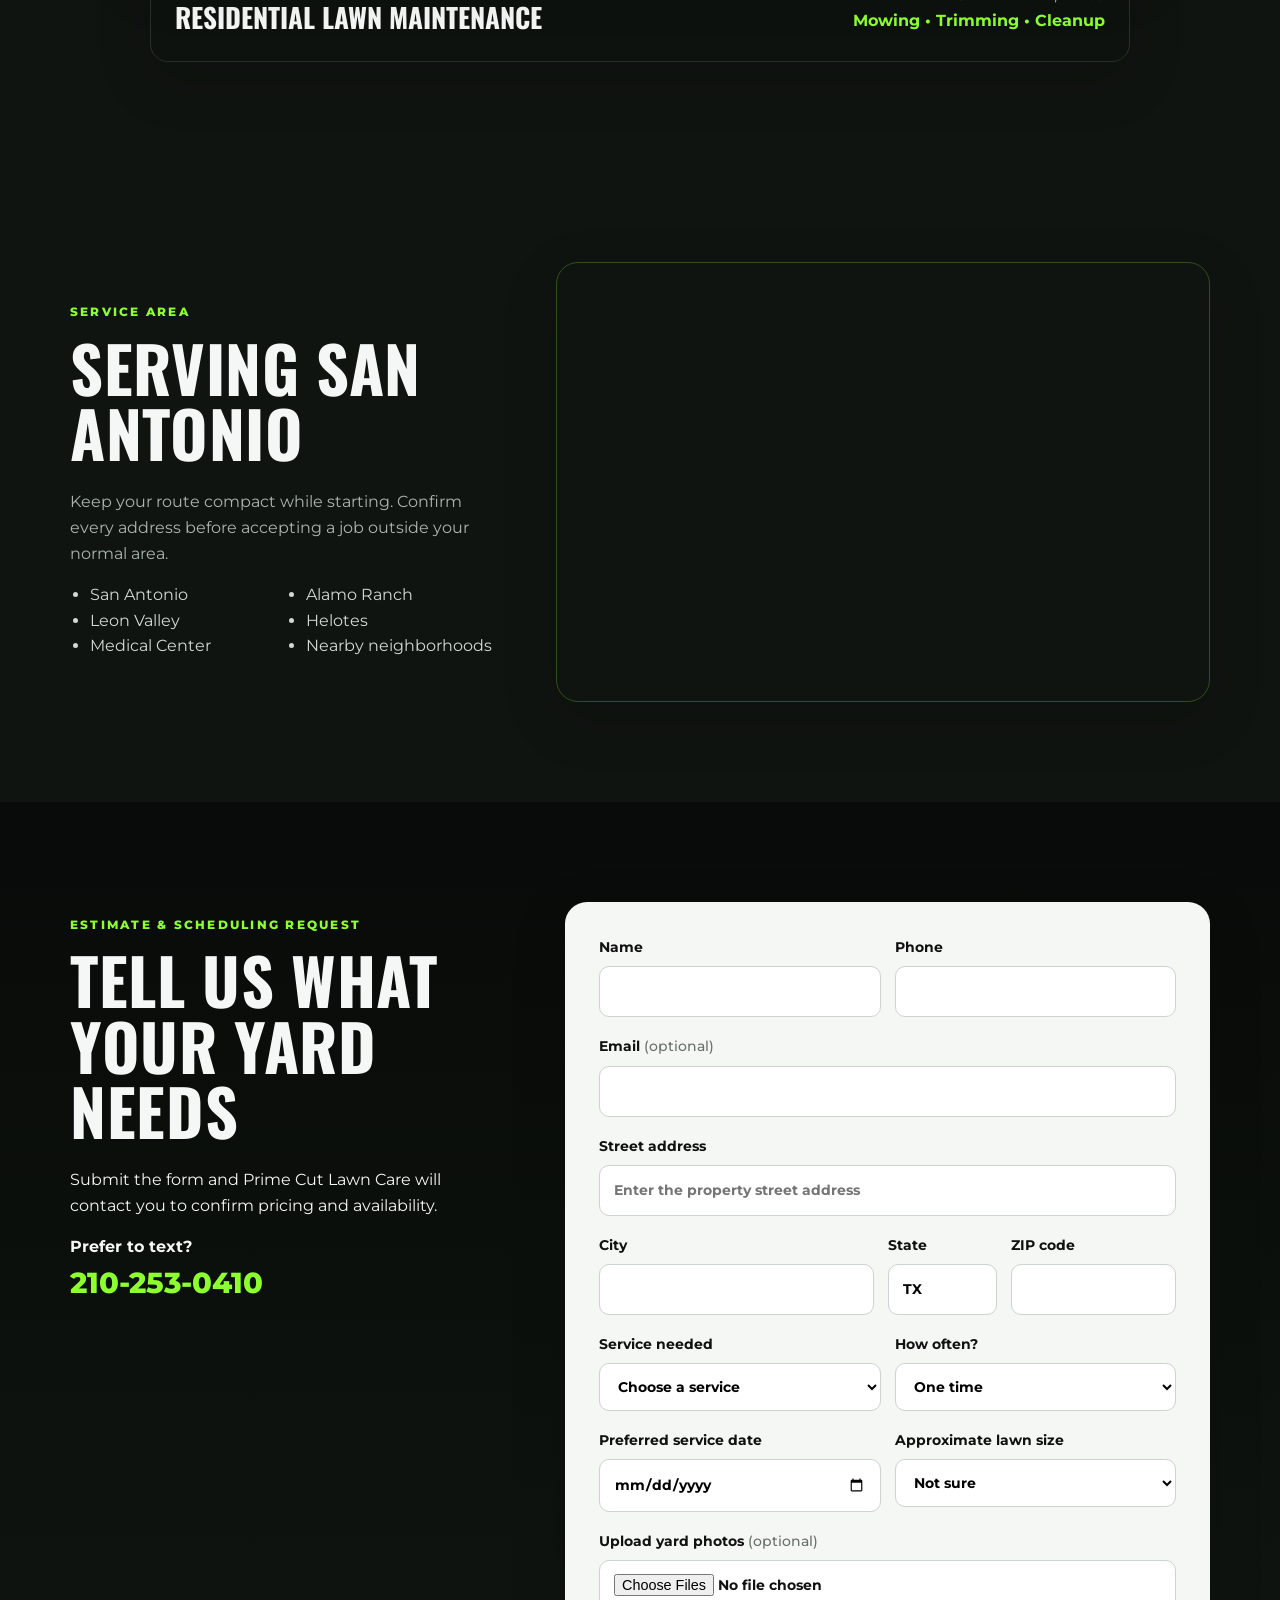
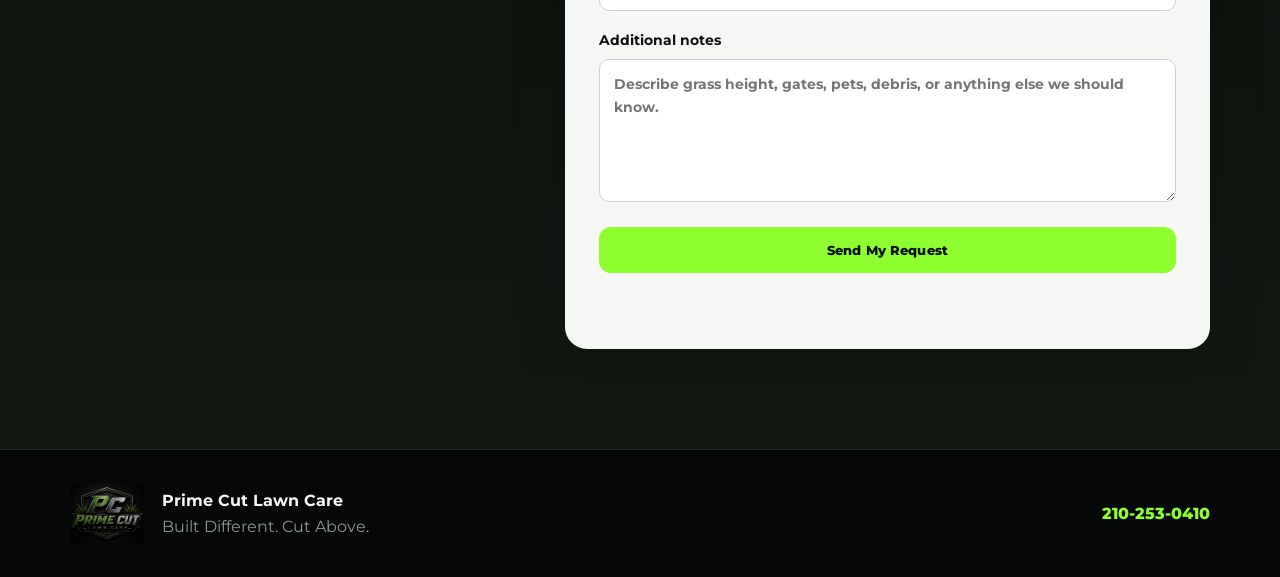
==== commit a978ebb0: "Add files via upload" ====
--- a/index.html
+++ b/index.html
@@ -136,35 +136,6 @@
       </div>
     </section>
 
-      <div class="container">
-        <p class="eyebrow reveal">Customer Reviews</p>
-        <h2 class="reveal">Build trust with verified feedback</h2>
-        <div class="reviews-shell reveal">
-          <button class="carousel-button" id="review-prev" aria-label="Previous review">‹</button>
-          <div class="review-viewport">
-            <div class="review-track" id="review-track">
-              <article class="review-card">
-                <div class="stars">☆☆☆☆☆</div>
-                <p>Replace this card with a real review from your first satisfied customer.</p>
-                <strong>Verified customer name</strong>
-              </article>
-              <article class="review-card">
-                <div class="stars">☆☆☆☆☆</div>
-                <p>Add another verified review here after receiving permission to feature it.</p>
-                <strong>Verified customer name</strong>
-              </article>
-              <article class="review-card">
-                <div class="stars">☆☆☆☆☆</div>
-                <p>Google and Facebook reviews can be copied here once Prime Cut begins serving customers.</p>
-                <strong>Verified customer name</strong>
-              </article>
-            </div>
-          </div>
-          <button class="carousel-button" id="review-next" aria-label="Next review">›</button>
-        </div>
-      </div>
-    </section>
-
     <section class="section dark-section" id="service-area">
       <div class="container map-grid">
         <div class="reveal">
